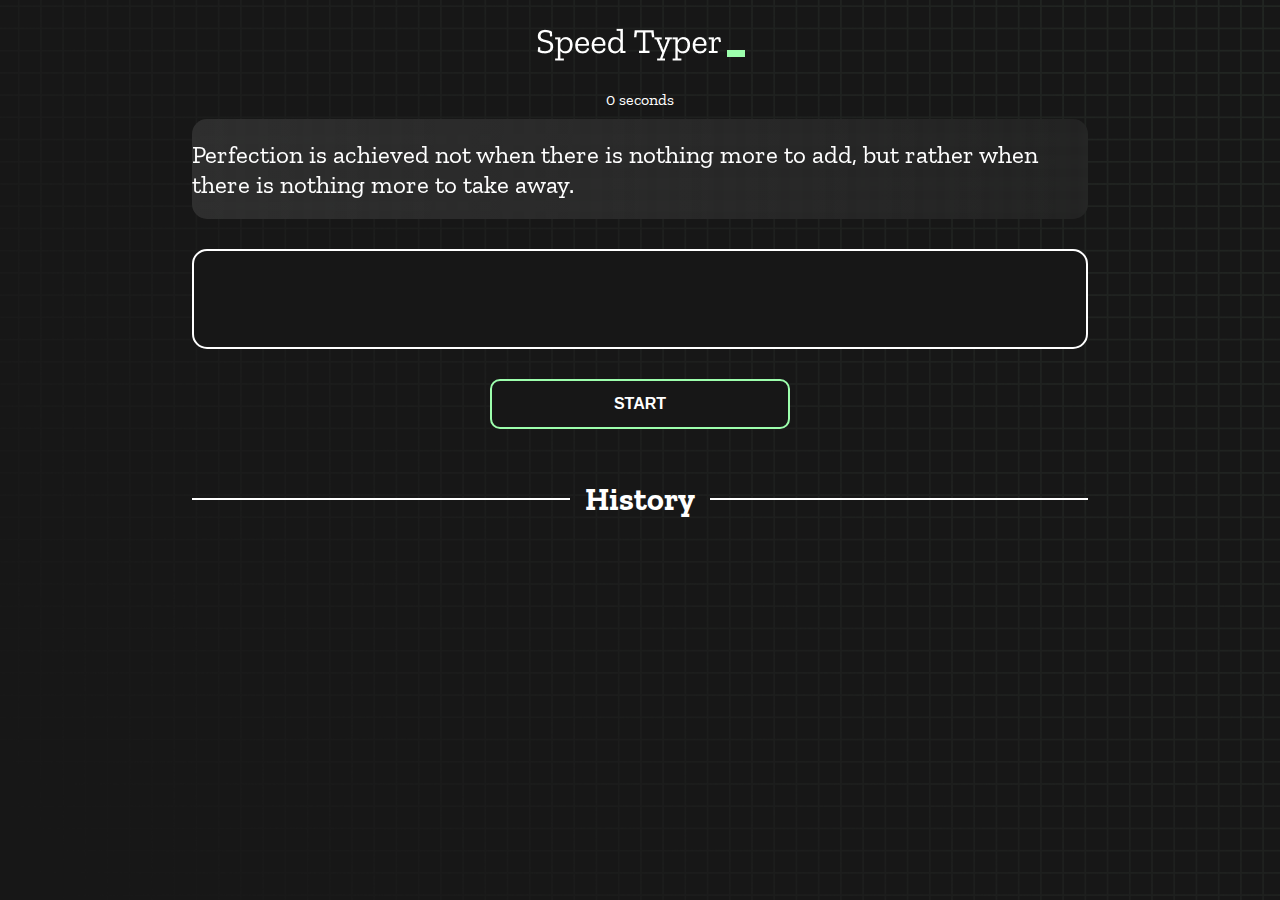
==== index.html @ 895c1e8c "Initial commit" ====
<!DOCTYPE html>
<html lang="en">
  <head>
    <meta charset="UTF-8" />
    <meta http-equiv="X-UA-Compatible" content="IE=edge" />
    <meta name="viewport" content="width=device-width, initial-scale=1.0" />
    <title>Speed Monster</title>
    <link rel="stylesheet" href="styles.css" />
    <link rel="preconnect" href="https://fonts.googleapis.com" />
    <link rel="preconnect" href="https://fonts.gstatic.com" crossorigin />
    <link
      href="https://fonts.googleapis.com/css2?family=Zilla+Slab:wght@300;400;500&display=swap"
      rel="stylesheet"
    />
  </head>
  <body>
    <h1 class="title"><img src="./logo.png" /></h1>
    <div id="show-time">0 seconds</div>

    <div class="box-container">
      <div id="question"></div>

      <div id="display" class="inactive"></div>

      <div class="buttons">
        <button id="starts">START</button>
      </div>

      <div class="divider-container">
        <div class="line"></div>
        <h1 class="title2">History</h1>
        <div class="line"></div>
      </div>
      <div id="histories"></div>
    </div>

    <div id="countdown"></div>
    <div id="modal-background" class="hidden"></div>
    <div id="result" class="hidden"></div>

    <script src="./history.js"></script>
    <script src="./script.js"></script>
  </body>
</html>
---- styles.css ----
* {
  padding: 0;
  margin: 0;
  box-sizing: border-box;
}

body {
  background-image: url("./bg.png");
  background-size: cover;
  background-position: left top;
  font-family: "Zilla Slab", serif;
}

.box-container {
  width: 70%;
  margin: 0 auto;
}

#question {
  height: 100px;
  display: flex;
  align-items: center;
  justify-content: center;
  color: white;
  font-size: 25px;
  border-radius: 15px;
  background: rgb(255, 255, 255);
  background: linear-gradient(
    92.49deg,
    rgba(255, 255, 255, 0.1) 0.18%,
    rgba(255, 255, 255, 0.05) 99.85%
  );
  backdrop-filter: blur(5px);
  margin-bottom: 30px;
}

#display {
  height: 100px;
  display: flex;
  flex-wrap: wrap;
  align-items: center;
  padding-left: 5rem;
  color: white;
  font-size: 32px;
  background-color: #171717;
  border: 2px solid #9dffad;
  border-radius: 15px;
}

#countdown {
  position: fixed;
  height: 100vh;
  width: 100vw;
  background-color: rgba(0, 0, 0, 0.8);
  top: 0;
  left: 0;
  display: flex;
  align-items: center;
  justify-content: center;
  font-size: 3rem;
  color: white;
  display: none;
}
#result {
  position: fixed;
  top: 10%; 
  left: 10%;
  transform: translate(-50%, -50%);
  height: 250px;
  width: 400px;
  background-color: #171717;
  border-radius: 15px;
  border: 2px solid #9dffad;
  color: white;
  text-align: center;
  padding: 2rem;
}
#show-time{
  text-align: center;
  color: white;
  margin: 10px 0;
}

.green {
  color: #9dffad;
}
.red {
  color: #eb6565;
}
.bold {
  font-weight: 700;
}
.inactive {
  border: 2px solid white !important;
}
.hidden {
  display: none;
}
.title {
  text-align: center;
  color: white;
  margin: 20px 0;
}

.divider-container {
  height: 80px;
  display: flex;
  justify-content: center;
  align-items: center;
  gap: 15px;
  margin: 0 auto;
}

.line {
  height: 2px;
  background: white;
  width: 100%;
}

.title2 {
  color: white;
  display: block;
}

.buttons {
  display: flex;
  justify-content: center;
  margin: 30px 0;
}
button {
  padding: 10px 20px;
  border: none;
  font-size: 16px;
  font-weight: bold;
  width: 300px;
  height: 50px;
  color: white;
  background-color: #171717;
  border-radius: 10px;
  border: 2px solid #9dffad;
  cursor: pointer;
}

#histories {
  display: flex;
  flex-wrap: wrap;
  justify-content: space-around;
}

.card {
  width: 100%;
  height: 100%;
  padding: 50px;
  display: flex;
  justify-content: space-between;
  align-items: center;
  padding: 20px 30px;
  color: white;
  border-radius: 15px;
  background: rgb(255, 255, 255);
  background: linear-gradient(
    92.49deg,
    rgba(255, 255, 255, 0.1) 0.18%,
    rgba(255, 255, 255, 0.05) 99.85%
  );
  backdrop-filter: blur(5px);
  margin-bottom: 30px;
}

#modal-background {
  background: rgb(255, 255, 255);
  background: linear-gradient(
    92.49deg,
    rgba(255, 255, 255, 0.1) 0.18%,
    rgba(255, 255, 255, 0.05) 99.85%
  );
  backdrop-filter: blur(5px);
  height: 100vh;
  width: 100%;
  position: fixed;
  top: 0;
}

@media only screen and (max-width: 700px) {
  .box-container {
    padding: 0 20px;
    width: 100%;
  }
  .card {
    flex-direction: column;
  }
}
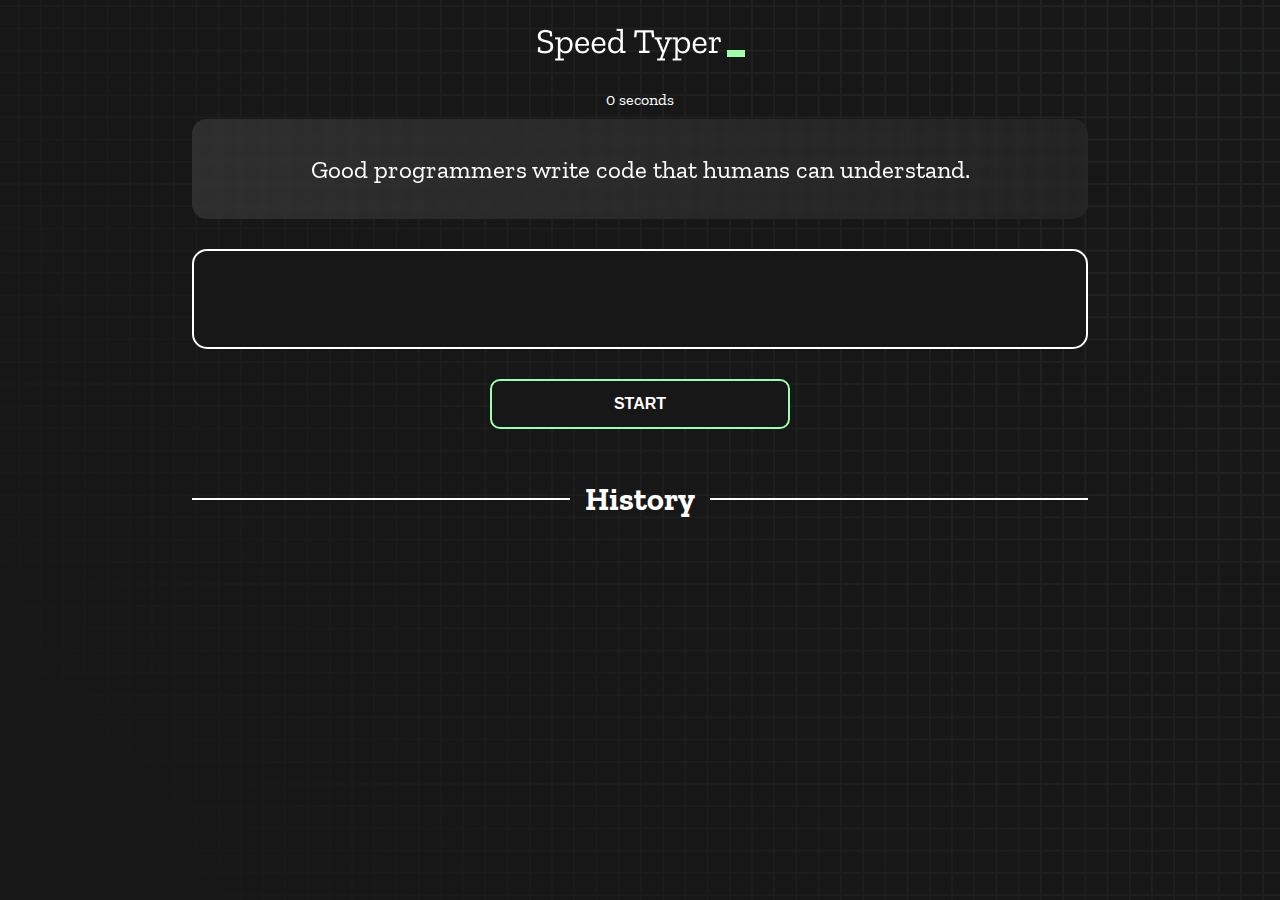
==== commit d4711bd6: "title updated" ====
--- a/index.html
+++ b/index.html
@@ -1,44 +1,44 @@
 <!DOCTYPE html>
 <html lang="en">
-  <head>
-    <meta charset="UTF-8" />
-    <meta http-equiv="X-UA-Compatible" content="IE=edge" />
-    <meta name="viewport" content="width=device-width, initial-scale=1.0" />
-    <title>Speed Monster</title>
-    <link rel="stylesheet" href="styles.css" />
-    <link rel="preconnect" href="https://fonts.googleapis.com" />
-    <link rel="preconnect" href="https://fonts.gstatic.com" crossorigin />
-    <link
-      href="https://fonts.googleapis.com/css2?family=Zilla+Slab:wght@300;400;500&display=swap"
-      rel="stylesheet"
-    />
-  </head>
-  <body>
-    <h1 class="title"><img src="./logo.png" /></h1>
-    <div id="show-time">0 seconds</div>
 
-    <div class="box-container">
-      <div id="question"></div>
+<head>
+  <meta charset="UTF-8" />
+  <meta http-equiv="X-UA-Compatible" content="IE=edge" />
+  <meta name="viewport" content="width=device-width, initial-scale=1.0" />
+  <title>Typing Speed Monster</title>
+  <link rel="stylesheet" href="styles.css" />
+  <link rel="preconnect" href="https://fonts.googleapis.com" />
+  <link rel="preconnect" href="https://fonts.gstatic.com" crossorigin />
+  <link href="https://fonts.googleapis.com/css2?family=Zilla+Slab:wght@300;400;500&display=swap" rel="stylesheet" />
+</head>
 
-      <div id="display" class="inactive"></div>
+<body>
+  <h1 class="title"><img src="./logo.png" /></h1>
+  <div id="show-time">0 seconds</div>
 
-      <div class="buttons">
-        <button id="starts">START</button>
-      </div>
+  <div class="box-container">
+    <div id="question"></div>
 
-      <div class="divider-container">
-        <div class="line"></div>
-        <h1 class="title2">History</h1>
-        <div class="line"></div>
-      </div>
-      <div id="histories"></div>
+    <div id="display" class="inactive"></div>
+
+    <div class="buttons">
+      <button id="starts">START</button>
     </div>
 
-    <div id="countdown"></div>
-    <div id="modal-background" class="hidden"></div>
-    <div id="result" class="hidden"></div>
+    <div class="divider-container">
+      <div class="line"></div>
+      <h1 class="title2">History</h1>
+      <div class="line"></div>
+    </div>
+    <div id="histories"></div>
+  </div>
 
-    <script src="./history.js"></script>
-    <script src="./script.js"></script>
-  </body>
-</html>
+  <div id="countdown"></div>
+  <div id="modal-background" class="hidden"></div>
+  <div id="result" class="hidden"></div>
+
+  <script src="./history.js"></script>
+  <script src="./script.js"></script>
+</body>
+
+</html>